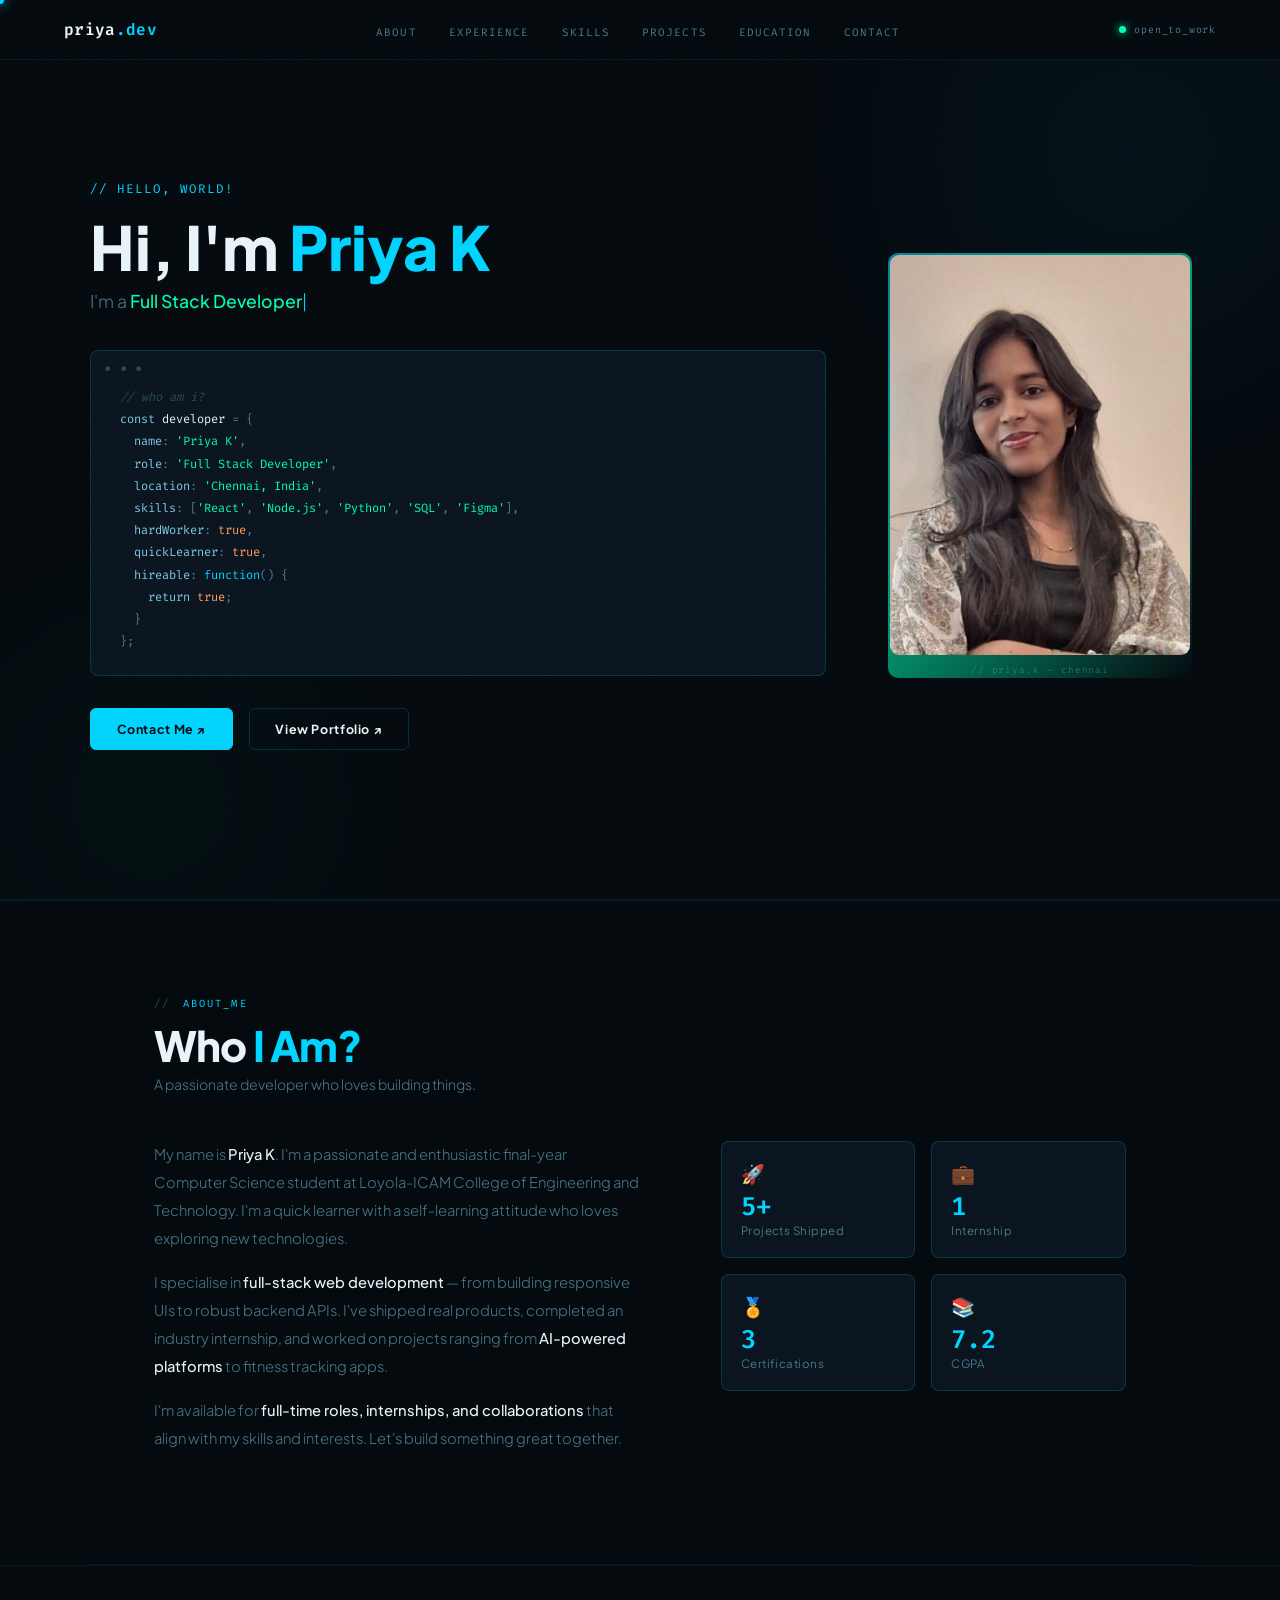
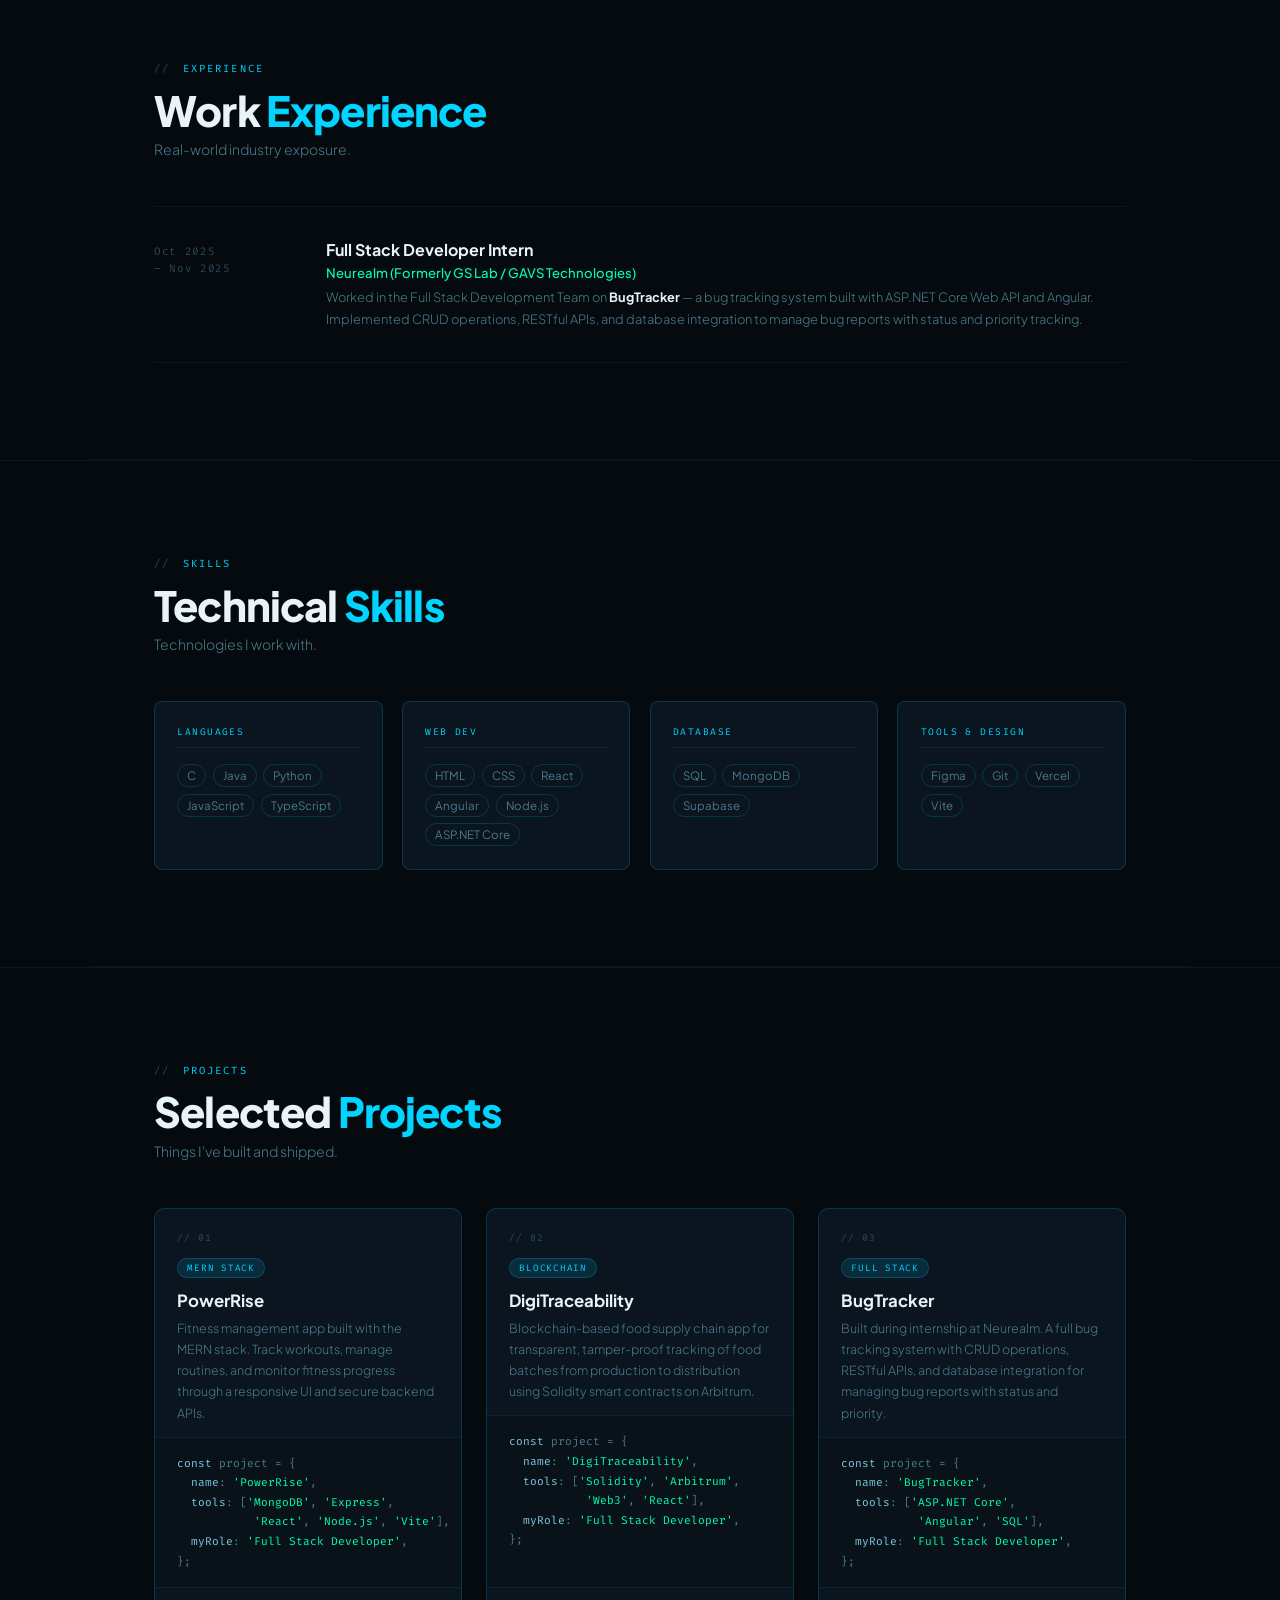
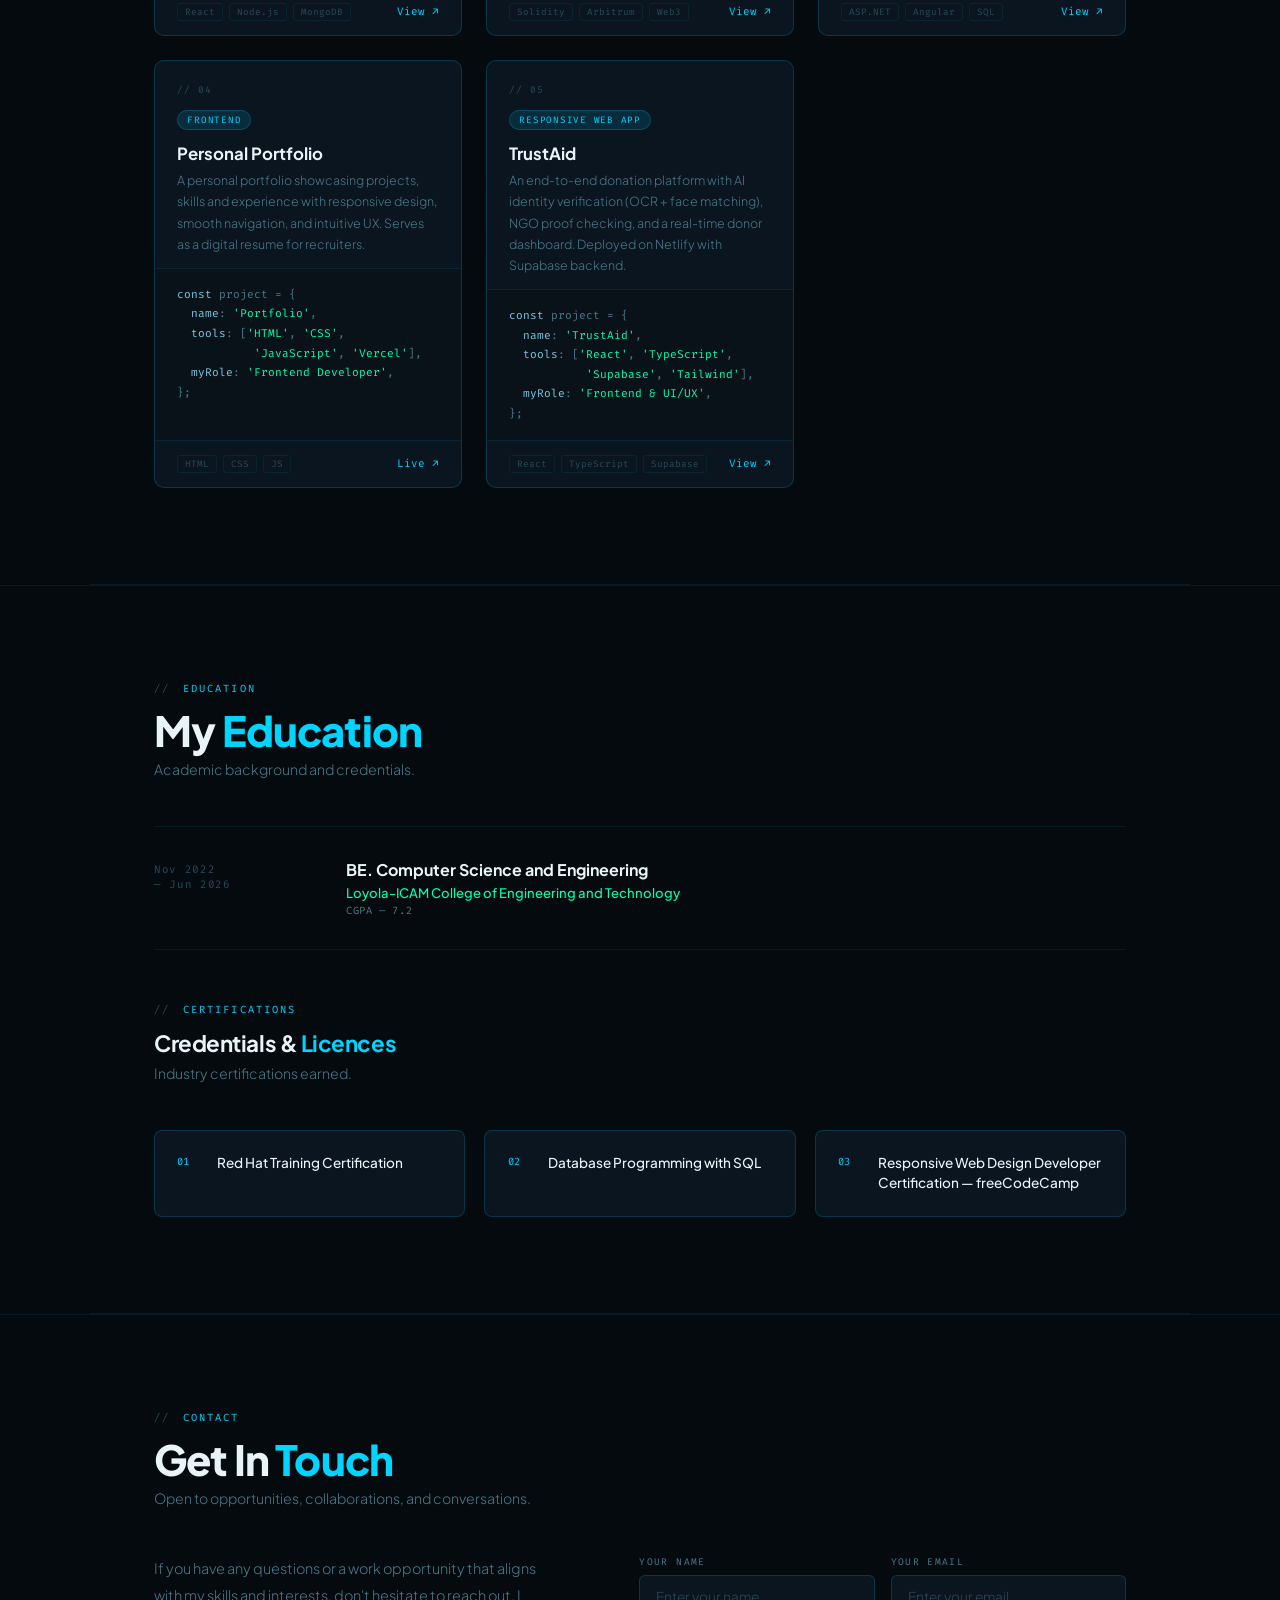
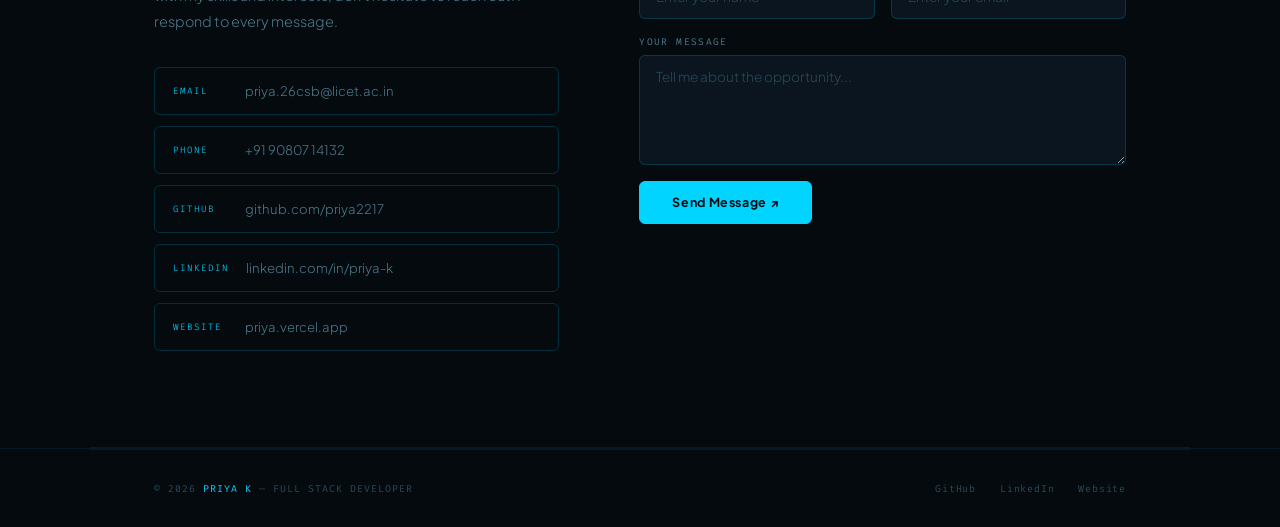
==== priya_portfolio (3).html @ 48560af4 "Add files via upload" ====
<!DOCTYPE html>
<html lang="en">
<head>
<meta charset="UTF-8"/>
<meta name="viewport" content="width=device-width, initial-scale=1.0"/>
<title>Priya K — Full Stack Developer</title>
<link href="https://fonts.googleapis.com/css2?family=Fira+Code:wght@300;400;500;600&family=Plus+Jakarta+Sans:wght@300;400;500;600;700;800&display=swap" rel="stylesheet"/>
<style>
*,*::before,*::after{box-sizing:border-box;margin:0;padding:0}
:root{
  --bg:#050A0F;
  --bg2:#091218;
  --bg3:#0D1A24;
  --card:#0A1520;
  --accent:#00D4FF;
  --accent2:#00FFB3;
  --accent-dim:rgba(0,212,255,0.12);
  --accent-glow:rgba(0,212,255,0.25);
  --white:#E8F4F8;
  --muted:#4A7A8A;
  --muted2:#2A4A58;
  --line:rgba(0,212,255,0.08);
  --line2:rgba(0,212,255,0.18);
  --border:rgba(0,212,255,0.15);
}
html{scroll-behavior:smooth}
body{font-family:'Plus Jakarta Sans',sans-serif;background:var(--bg);color:var(--white);overflow-x:hidden;cursor:none}

/* CURSOR */
#cur{position:fixed;width:8px;height:8px;background:var(--accent);border-radius:50%;pointer-events:none;z-index:9999;transform:translate(-50%,-50%);box-shadow:0 0 12px var(--accent)}
#cur-ring{position:fixed;width:32px;height:32px;border:1px solid rgba(0,212,255,0.4);border-radius:50%;pointer-events:none;z-index:9998;transform:translate(-50%,-50%);transition:width .3s,height .3s,border-color .2s}
body.hov #cur{width:14px;height:14px;opacity:.7}
body.hov #cur-ring{width:50px;height:50px;border-color:var(--accent)}

/* SCROLLBAR */
::-webkit-scrollbar{width:4px}
::-webkit-scrollbar-track{background:var(--bg)}
::-webkit-scrollbar-thumb{background:var(--accent);border-radius:2px}
@keyframes blink-cur{0%,100%{opacity:1}50%{opacity:0}}

/* NOISE */
body::after{content:'';position:fixed;inset:0;z-index:999;pointer-events:none;opacity:.018;
  background-image:url("data:image/svg+xml,%3Csvg viewBox='0 0 256 256' xmlns='http://www.w3.org/2000/svg'%3E%3Cfilter id='n'%3E%3CfeTurbulence type='fractalNoise' baseFrequency='0.9' numOctaves='4' stitchTiles='stitch'/%3E%3C/filter%3E%3Crect width='100%25' height='100%25' filter='url(%23n)'/%3E%3C/svg%3E");
  background-size:180px}

/* NAV */
nav{position:fixed;top:0;left:0;right:0;z-index:500;display:flex;align-items:center;justify-content:space-between;padding:1.2rem 4rem;border-bottom:1px solid var(--line);background:rgba(5,10,15,0.92);backdrop-filter:blur(24px)}
.nav-logo{font-family:'Fira Code',monospace;font-size:1rem;color:var(--accent);font-weight:600;letter-spacing:0.02em}
.nav-logo span{color:var(--white)}
.nav-links{display:flex;gap:2rem;list-style:none}
.nav-links a{font-family:'Fira Code',monospace;font-size:0.68rem;letter-spacing:0.1em;text-transform:uppercase;color:var(--muted);text-decoration:none;transition:color .2s;position:relative}
.nav-links a::after{content:'';position:absolute;bottom:-4px;left:0;width:0;height:1px;background:var(--accent);transition:width .25s}
.nav-links a:hover{color:var(--accent)}
.nav-links a:hover::after{width:100%}
.nav-dot{display:flex;align-items:center;gap:.5rem;font-family:'Fira Code',monospace;font-size:.62rem;color:var(--muted);letter-spacing:.08em}
.nav-dot::before{content:'';width:7px;height:7px;border-radius:50%;background:var(--accent2);box-shadow:0 0 8px var(--accent2);animation:pulse 2s infinite}
@keyframes pulse{0%,100%{opacity:1;transform:scale(1)}50%{opacity:.4;transform:scale(.8)}}

/* HERO */
#hero{min-height:100vh;display:flex;flex-direction:column;justify-content:center;padding:6rem 4rem 4rem;position:relative;overflow:hidden;border-bottom:1px solid var(--line)}
.blob{position:absolute;border-radius:50%;filter:blur(80px);pointer-events:none;opacity:.35}
.blob1{width:500px;height:500px;background:radial-gradient(circle,rgba(0,212,255,0.15),transparent);top:-100px;right:-100px}
.blob2{width:400px;height:400px;background:radial-gradient(circle,rgba(0,255,179,0.1),transparent);bottom:-100px;left:-50px}
.hero-inner{display:grid;grid-template-columns:1fr 300px;gap:4rem;align-items:center;max-width:1100px;margin:0 auto;width:100%}
.hero-greeting{font-family:'Fira Code',monospace;font-size:.78rem;color:var(--accent);letter-spacing:.16em;text-transform:uppercase;margin-bottom:1rem;opacity:0;animation:fadeUp .6s .1s forwards}
.hero-title{font-size:clamp(2.2rem,5vw,3.8rem);font-weight:800;line-height:1.1;color:var(--white);margin-bottom:.6rem;opacity:0;animation:fadeUp .7s .25s forwards}
.hero-title span{color:var(--accent)}
.hero-sub{font-size:1.1rem;font-weight:300;color:var(--muted);margin-bottom:2rem;opacity:0;animation:fadeUp .7s .4s forwards;min-height:1.6em}
.hero-sub b{color:var(--accent2);font-weight:500}
.hero-code{background:var(--card);border:1px solid var(--line2);border-radius:8px;padding:1.4rem 1.8rem;font-family:'Fira Code',monospace;font-size:.75rem;line-height:1.85;color:var(--muted);margin-bottom:2rem;opacity:0;animation:fadeUp .7s .55s forwards;position:relative;overflow:hidden}
.hero-code::before{content:'● ● ●';position:absolute;top:.6rem;left:.9rem;font-size:.55rem;color:var(--muted2);letter-spacing:.3em}
.hero-code .code-top{margin-top:.8rem}
.c-key{color:#7EC8E3}.c-str{color:var(--accent2)}.c-bool{color:#FF9D5C}.c-fn{color:var(--accent)}.c-num{color:#C792EA}.c-cmt{color:var(--muted2);font-style:italic}
.hero-btns{display:flex;gap:1rem;flex-wrap:wrap;opacity:0;animation:fadeUp .7s .7s forwards}
.btn{display:inline-flex;align-items:center;gap:.5rem;padding:.75rem 1.6rem;font-family:'Plus Jakarta Sans',sans-serif;font-size:.78rem;font-weight:700;letter-spacing:.05em;text-decoration:none;border-radius:6px;transition:all .22s;cursor:none;border:1px solid transparent}
.btn-primary{background:var(--accent);color:var(--bg);border-color:var(--accent)}
.btn-primary:hover{background:transparent;color:var(--accent);box-shadow:0 0 24px var(--accent-glow)}
.btn-outline{background:transparent;color:var(--white);border-color:var(--line2)}
.btn-outline:hover{border-color:var(--accent);color:var(--accent)}
.hero-img-wrap{opacity:0;animation:fadeUp .8s .5s forwards;position:relative}
.hero-img-wrap::before{content:'';position:absolute;inset:-2px;border-radius:10px;background:linear-gradient(135deg,var(--accent),var(--accent2),transparent);z-index:0;opacity:.6}
.hero-img{width:100%;aspect-ratio:3/4;object-fit:cover;object-position:top;border-radius:9px;display:block;position:relative;z-index:1;filter:contrast(1.05)}
.hero-img-label{font-family:'Fira Code',monospace;font-size:.58rem;color:var(--muted2);text-align:center;margin-top:.6rem;letter-spacing:.1em}
@keyframes fadeUp{from{opacity:0;transform:translateY(24px)}to{opacity:1;transform:translateY(0)}}

/* SECTIONS */
.section{padding:6rem 4rem;border-bottom:1px solid var(--line);max-width:1100px;margin:0 auto;width:100%}
.section-wrap{border-bottom:1px solid var(--line)}
.section-wrap:last-child{border-bottom:none}
.sec-tag{font-family:'Fira Code',monospace;font-size:.65rem;letter-spacing:.2em;text-transform:uppercase;color:var(--accent);margin-bottom:.8rem;display:flex;align-items:center;gap:.8rem}
.sec-tag::before{content:'//';color:var(--muted2)}
.sec-title{font-size:clamp(1.8rem,3.5vw,2.6rem);font-weight:800;color:var(--white);letter-spacing:-.02em;line-height:1.1;margin-bottom:.4rem}
.sec-title span{color:var(--accent)}
.sec-sub{font-size:.88rem;color:var(--muted);margin-bottom:3rem;font-weight:300}

/* ABOUT */
.about-grid{display:grid;grid-template-columns:1.2fr 1fr;gap:5rem;align-items:start}
.about-p{font-size:.92rem;font-weight:300;color:var(--muted);line-height:1.9;margin-bottom:1rem}
.about-p strong{color:var(--white);font-weight:500}
.about-cards{display:grid;grid-template-columns:1fr 1fr;gap:1rem}
.a-card{background:var(--card);border:1px solid var(--line2);border-radius:8px;padding:1.2rem;transition:border-color .2s,background .2s}
.a-card:hover{border-color:var(--accent);background:rgba(0,212,255,0.04)}
.a-card-icon{font-size:1.2rem;margin-bottom:.5rem}
.a-card-num{font-family:'Fira Code',monospace;font-size:1.6rem;font-weight:600;color:var(--accent);line-height:1}
.a-card-label{font-size:.72rem;color:var(--muted);margin-top:.2rem;letter-spacing:.04em}

/* EXPERIENCE */
.exp-list{display:flex;flex-direction:column;gap:0}
.exp-row{display:grid;grid-template-columns:140px 1fr;gap:2rem;padding:2rem 0;border-bottom:1px solid var(--line);transition:padding .2s}
.exp-row:first-child{border-top:1px solid var(--line)}
.exp-row:hover{padding-left:.6rem}
.exp-date{font-family:'Fira Code',monospace;font-size:.68rem;color:var(--muted2);letter-spacing:.06em;padding-top:.2rem;line-height:1.6}
.exp-role{font-size:1rem;font-weight:700;color:var(--white);margin-bottom:.2rem;transition:color .2s}
.exp-row:hover .exp-role{color:var(--accent)}
.exp-company{font-size:.82rem;color:var(--accent2);margin-bottom:.4rem;font-weight:500}
.exp-desc{font-size:.8rem;color:var(--muted);line-height:1.7;font-weight:300}

/* SKILLS */
.skills-outer{display:grid;grid-template-columns:repeat(4,1fr);gap:1.2rem}
.skill-box{background:var(--card);border:1px solid var(--line2);border-radius:8px;padding:1.4rem;transition:all .2s}
.skill-box:hover{border-color:var(--accent);transform:translateY(-3px);box-shadow:0 8px 32px var(--accent-dim)}
.skill-box-label{font-family:'Fira Code',monospace;font-size:.6rem;letter-spacing:.15em;text-transform:uppercase;color:var(--accent);margin-bottom:1rem;padding-bottom:.6rem;border-bottom:1px solid var(--line)}
.skill-pills{display:flex;flex-wrap:wrap;gap:.4rem}
.skill-pill{font-size:.72rem;color:var(--muted);padding:3px 9px;border:1px solid var(--line2);border-radius:20px;transition:all .18s}
.skill-box:hover .skill-pill{color:var(--white);border-color:rgba(0,212,255,.3)}

/* PROJECTS */
.proj-grid{display:grid;grid-template-columns:repeat(auto-fit,minmax(300px,1fr));gap:1.5rem}
.proj-card{background:var(--card);border:1px solid var(--line2);border-radius:10px;overflow:hidden;transition:all .25s;display:flex;flex-direction:column}
.proj-card:hover{border-color:var(--accent);transform:translateY(-4px);box-shadow:0 16px 48px var(--accent-dim)}
.proj-card-top{padding:1.4rem 1.4rem .8rem;border-bottom:1px solid var(--line)}
.proj-num{font-family:'Fira Code',monospace;font-size:.6rem;color:var(--muted2);letter-spacing:.1em;margin-bottom:.6rem}
.proj-card:hover .proj-num{color:var(--accent)}
.proj-title{font-size:1.05rem;font-weight:700;color:var(--white);margin-bottom:.4rem;transition:color .2s}
.proj-card:hover .proj-title{color:var(--accent)}
.proj-badge{display:inline-block;font-family:'Fira Code',monospace;font-size:.58rem;letter-spacing:.08em;text-transform:uppercase;padding:3px 9px;border-radius:20px;background:var(--accent-dim);color:var(--accent);border:1px solid rgba(0,212,255,.2);margin-bottom:.8rem}
.proj-desc{font-size:.78rem;color:var(--muted);line-height:1.7;font-weight:300}
.proj-code{background:var(--bg2);margin:0;padding:1rem 1.4rem;font-family:'Fira Code',monospace;font-size:.7rem;line-height:1.75;color:var(--muted);flex:1}
.proj-footer{padding:.9rem 1.4rem;display:flex;align-items:center;justify-content:space-between;border-top:1px solid var(--line)}
.proj-stack{display:flex;flex-wrap:wrap;gap:.35rem}
.proj-chip{font-family:'Fira Code',monospace;font-size:.58rem;color:var(--muted2);padding:2px 7px;border:1px solid var(--line);border-radius:3px}
.proj-link{font-family:'Fira Code',monospace;font-size:.68rem;color:var(--accent);text-decoration:none;transition:all .18s}
.proj-link:hover{color:var(--accent2);letter-spacing:.05em}

/* EDUCATION */
.edu-list{display:flex;flex-direction:column}
.edu-row{display:grid;grid-template-columns:160px 1fr;gap:2rem;padding:2rem 0;border-bottom:1px solid var(--line);transition:padding .2s}
.edu-row:first-child{border-top:1px solid var(--line)}
.edu-row:hover{padding-left:.6rem}
.edu-period{font-family:'Fira Code',monospace;font-size:.68rem;color:var(--muted2);letter-spacing:.06em;padding-top:.2rem}
.edu-deg{font-size:1rem;font-weight:700;color:var(--white);margin-bottom:.25rem;transition:color .2s}
.edu-row:hover .edu-deg{color:var(--accent)}
.edu-school{font-size:.82rem;color:var(--accent2);font-weight:500;margin-bottom:.2rem}
.edu-detail{font-family:'Fira Code',monospace;font-size:.65rem;color:var(--muted);letter-spacing:.06em}

/* CERTS */
.cert-grid{display:grid;grid-template-columns:repeat(3,1fr);gap:1.2rem}
.cert-card{background:var(--card);border:1px solid var(--line2);border-radius:8px;padding:1.4rem;display:flex;gap:1rem;align-items:flex-start;transition:all .2s}
.cert-card:hover{border-color:var(--accent);background:rgba(0,212,255,.03)}
.cert-num{font-family:'Fira Code',monospace;font-size:.65rem;color:var(--accent);min-width:1.5rem;padding-top:.1rem}
.cert-name{font-size:.85rem;color:var(--white);font-weight:500;line-height:1.5}

/* CONTACT */
.contact-grid{display:grid;grid-template-columns:1fr 1.2fr;gap:5rem;align-items:start}
.contact-desc{font-size:.9rem;color:var(--muted);line-height:1.85;font-weight:300;margin-bottom:2rem}
.contact-items{display:flex;flex-direction:column;gap:.7rem}
.c-item{display:flex;align-items:center;gap:1rem;padding:.9rem 1.1rem;border:1px solid var(--line2);border-radius:6px;text-decoration:none;color:var(--muted);font-size:.82rem;font-weight:300;transition:all .22s}
.c-item:hover{border-color:var(--accent);color:var(--white);background:var(--accent-dim)}
.c-label{font-family:'Fira Code',monospace;font-size:.58rem;letter-spacing:.12em;text-transform:uppercase;color:var(--accent);min-width:3.5rem}
.form{display:flex;flex-direction:column;gap:1rem}
.form-row{display:grid;grid-template-columns:1fr 1fr;gap:1rem}
.fg{display:flex;flex-direction:column;gap:.4rem}
.fl{font-family:'Fira Code',monospace;font-size:.6rem;letter-spacing:.14em;text-transform:uppercase;color:var(--muted)}
.fi,.ft{background:var(--card);border:1px solid var(--line2);border-radius:6px;padding:.8rem 1rem;font-family:'Plus Jakarta Sans',sans-serif;font-size:.85rem;font-weight:300;color:var(--white);outline:none;transition:border-color .2s;width:100%}
.fi:focus,.ft:focus{border-color:var(--accent);box-shadow:0 0 0 3px var(--accent-dim)}
.fi::placeholder,.ft::placeholder{color:var(--muted2)}
.ft{min-height:110px;resize:vertical}
.fsub{align-self:flex-start;background:var(--accent);color:var(--bg);border:1px solid var(--accent);border-radius:6px;padding:.8rem 2rem;font-family:'Plus Jakarta Sans',sans-serif;font-size:.78rem;font-weight:700;letter-spacing:.05em;cursor:none;transition:all .22s}
.fsub:hover{background:transparent;color:var(--accent);box-shadow:0 0 20px var(--accent-glow)}

/* FOOTER */
footer{padding:2rem 4rem;display:flex;align-items:center;justify-content:space-between;max-width:1100px;margin:0 auto;border-top:1px solid var(--line)}
.fc{font-family:'Fira Code',monospace;font-size:.62rem;letter-spacing:.1em;text-transform:uppercase;color:var(--muted2)}
.fc span{color:var(--accent)}
.footer-links{display:flex;gap:1.5rem}
.footer-links a{font-family:'Fira Code',monospace;font-size:.62rem;color:var(--muted2);text-decoration:none;letter-spacing:.08em;transition:color .2s}
.footer-links a:hover{color:var(--accent)}

/* REVEAL */
.reveal{opacity:0;transform:translateY(28px);transition:opacity .7s ease,transform .7s ease}
.reveal.visible{opacity:1;transform:translateY(0)}
.rd1{transition-delay:.1s}.rd2{transition-delay:.2s}.rd3{transition-delay:.3s}.rd4{transition-delay:.4s}

/* RESPONSIVE */
@media(max-width:960px){
  nav{padding:1rem 1.5rem}
  .nav-dot{display:none}
  .hero-inner,.about-grid,.contact-grid{grid-template-columns:1fr}
  #hero{padding:7rem 1.5rem 4rem}
  .hero-img-wrap{display:none}
  .section{padding:4rem 1.5rem}
  .skills-outer{grid-template-columns:repeat(2,1fr)}
  .cert-grid{grid-template-columns:1fr}
  .form-row{grid-template-columns:1fr}
  footer{padding:1.5rem;flex-direction:column;gap:1rem;text-align:center}
  .blob{opacity:.2}
}
@media(max-width:520px){
  .skills-outer,.proj-grid{grid-template-columns:1fr}
  .nav-links{gap:1rem}
  .about-cards{grid-template-columns:1fr 1fr}
}
</style>
</head>
<body>
<div id="cur"></div>
<div id="cur-ring"></div>

<!-- NAV -->
<nav>
  <div class="nav-logo"><span>priya</span>.dev</div>
  <ul class="nav-links">
    <li><a href="#about">About</a></li>
    <li><a href="#experience">Experience</a></li>
    <li><a href="#skills">Skills</a></li>
    <li><a href="#projects">Projects</a></li>
    <li><a href="#education">Education</a></li>
    <li><a href="#contact">Contact</a></li>
  </ul>
  <div class="nav-dot">open_to_work</div>
</nav>

<!-- HERO -->
<div class="section-wrap">
<div id="hero">
  <div class="blob blob1"></div>
  <div class="blob blob2"></div>
  <div class="hero-inner">
    <div>
      <div class="hero-greeting">// Hello, World!</div>
      <h1 class="hero-title">Hi, I'm <span>Priya K</span></h1>
      <p class="hero-sub">I'm a <b id="typewriter"></b><span id="type-cursor" style="color:var(--accent);animation:blink-cur .8s infinite">|</span></p>
      <div class="hero-code">
        <div class="code-top">
<span class="c-cmt">// who am i?</span>
<br><span class="c-key">const</span> <span style="color:var(--white)">developer</span> = {
<br>&nbsp;&nbsp;<span class="c-key">name</span>: <span class="c-str">'Priya K'</span>,
<br>&nbsp;&nbsp;<span class="c-key">role</span>: <span class="c-str">'Full Stack Developer'</span>,
<br>&nbsp;&nbsp;<span class="c-key">location</span>: <span class="c-str">'Chennai, India'</span>,
<br>&nbsp;&nbsp;<span class="c-key">skills</span>: [<span class="c-str">'React'</span>, <span class="c-str">'Node.js'</span>, <span class="c-str">'Python'</span>, <span class="c-str">'SQL'</span>, <span class="c-str">'Figma'</span>],
<br>&nbsp;&nbsp;<span class="c-key">hardWorker</span>: <span class="c-bool">true</span>,
<br>&nbsp;&nbsp;<span class="c-key">quickLearner</span>: <span class="c-bool">true</span>,
<br>&nbsp;&nbsp;<span class="c-key">hireable</span>: <span class="c-fn">function</span>() {
<br>&nbsp;&nbsp;&nbsp;&nbsp;<span class="c-key">return</span> <span class="c-bool">true</span>;
<br>&nbsp;&nbsp;}
<br>};
        </div>
      </div>
      <div class="hero-btns">
        <a href="#contact" class="btn btn-primary">Contact Me ↗</a>
        <a href="https://priya.vercel.app" target="_blank" class="btn btn-outline">View Portfolio ↗</a>
      </div>
    </div>
    <div class="hero-img-wrap">
      <img class="hero-img" src="[data-uri]" alt="Priya K"/>
      <div class="hero-img-label">// priya.k — chennai</div>
    </div>
  </div>
</div>
</div>

<!-- ABOUT -->
<div class="section-wrap">
<div class="section" id="about">
  <div class="sec-tag">about_me</div>
  <h2 class="sec-title">Who <span>I Am?</span></h2>
  <p class="sec-sub">A passionate developer who loves building things.</p>
  <div class="about-grid">
    <div class="reveal">
      <p class="about-p">My name is <strong>Priya K</strong>. I'm a passionate and enthusiastic final-year Computer Science student at Loyola-ICAM College of Engineering and Technology. I'm a quick learner with a self-learning attitude who loves exploring new technologies.</p>
      <p class="about-p">I specialise in <strong>full-stack web development</strong> — from building responsive UIs to robust backend APIs. I've shipped real products, completed an industry internship, and worked on projects ranging from <strong>AI-powered platforms</strong> to fitness tracking apps.</p>
      <p class="about-p">I'm available for <strong>full-time roles, internships, and collaborations</strong> that align with my skills and interests. Let's build something great together.</p>
    </div>
    <div class="about-cards reveal rd1">
      <div class="a-card"><div class="a-card-icon">🚀</div><div class="a-card-num">5+</div><div class="a-card-label">Projects Shipped</div></div>
      <div class="a-card"><div class="a-card-icon">💼</div><div class="a-card-num">1</div><div class="a-card-label">Internship</div></div>
      <div class="a-card"><div class="a-card-icon">🏅</div><div class="a-card-num">3</div><div class="a-card-label">Certifications</div></div>
      <div class="a-card"><div class="a-card-icon">📚</div><div class="a-card-num">7.2</div><div class="a-card-label">CGPA</div></div>
    </div>
  </div>
</div>
</div>

<!-- EXPERIENCE -->
<div class="section-wrap">
<div class="section" id="experience">
  <div class="sec-tag">experience</div>
  <h2 class="sec-title">Work <span>Experience</span></h2>
  <p class="sec-sub">Real-world industry exposure.</p>
  <div class="exp-list">
    <div class="exp-row reveal">
      <div class="exp-date">Oct 2025<br>— Nov 2025</div>
      <div>
        <div class="exp-role">Full Stack Developer Intern</div>
        <div class="exp-company">Neurealm (Formerly GS Lab / GAVS Technologies)</div>
        <div class="exp-desc">Worked in the Full Stack Development Team on <strong style="color:var(--white)">BugTracker</strong> — a bug tracking system built with ASP.NET Core Web API and Angular. Implemented CRUD operations, RESTful APIs, and database integration to manage bug reports with status and priority tracking.</div>
      </div>
    </div>
  </div>
</div>
</div>

<!-- SKILLS -->
<div class="section-wrap">
<div class="section" id="skills">
  <div class="sec-tag">skills</div>
  <h2 class="sec-title">Technical <span>Skills</span></h2>
  <p class="sec-sub">Technologies I work with.</p>
  <div class="skills-outer reveal">
    <div class="skill-box">
      <div class="skill-box-label">Languages</div>
      <div class="skill-pills">
        <span class="skill-pill">C</span><span class="skill-pill">Java</span><span class="skill-pill">Python</span><span class="skill-pill">JavaScript</span><span class="skill-pill">TypeScript</span>
      </div>
    </div>
    <div class="skill-box">
      <div class="skill-box-label">Web Dev</div>
      <div class="skill-pills">
        <span class="skill-pill">HTML</span><span class="skill-pill">CSS</span><span class="skill-pill">React</span><span class="skill-pill">Angular</span><span class="skill-pill">Node.js</span><span class="skill-pill">ASP.NET Core</span>
      </div>
    </div>
    <div class="skill-box">
      <div class="skill-box-label">Database</div>
      <div class="skill-pills">
        <span class="skill-pill">SQL</span><span class="skill-pill">MongoDB</span><span class="skill-pill">Supabase</span>
      </div>
    </div>
    <div class="skill-box">
      <div class="skill-box-label">Tools & Design</div>
      <div class="skill-pills">
        <span class="skill-pill">Figma</span><span class="skill-pill">Git</span><span class="skill-pill">Vercel</span><span class="skill-pill">Vite</span>
      </div>
    </div>
  </div>
</div>
</div>

<!-- PROJECTS -->
<div class="section-wrap">
<div class="section" id="projects">
  <div class="sec-tag">projects</div>
  <h2 class="sec-title">Selected <span>Projects</span></h2>
  <p class="sec-sub">Things I've built and shipped.</p>
  <div class="proj-grid">

    <div class="proj-card reveal">
      <div class="proj-card-top">
        <div class="proj-num">// 01</div>
        <div class="proj-badge">MERN Stack</div>
        <div class="proj-title">PowerRise</div>
        <div class="proj-desc">Fitness management app built with the MERN stack. Track workouts, manage routines, and monitor fitness progress through a responsive UI and secure backend APIs.</div>
      </div>
      <pre class="proj-code"><span class="c-key">const</span> project = {
  <span class="c-key">name</span>: <span class="c-str">'PowerRise'</span>,
  <span class="c-key">tools</span>: [<span class="c-str">'MongoDB'</span>, <span class="c-str">'Express'</span>,
           <span class="c-str">'React'</span>, <span class="c-str">'Node.js'</span>, <span class="c-str">'Vite'</span>],
  <span class="c-key">myRole</span>: <span class="c-str">'Full Stack Developer'</span>,
};</pre>
      <div class="proj-footer">
        <div class="proj-stack"><span class="proj-chip">React</span><span class="proj-chip">Node.js</span><span class="proj-chip">MongoDB</span></div>
        <a href="https://github.com/priya2217" target="_blank" class="proj-link">View ↗</a>
      </div>
    </div>

    <div class="proj-card reveal rd1">
      <div class="proj-card-top">
        <div class="proj-num">// 02</div>
        <div class="proj-badge">Blockchain</div>
        <div class="proj-title">DigiTraceability</div>
        <div class="proj-desc">Blockchain-based food supply chain app for transparent, tamper-proof tracking of food batches from production to distribution using Solidity smart contracts on Arbitrum.</div>
      </div>
      <pre class="proj-code"><span class="c-key">const</span> project = {
  <span class="c-key">name</span>: <span class="c-str">'DigiTraceability'</span>,
  <span class="c-key">tools</span>: [<span class="c-str">'Solidity'</span>, <span class="c-str">'Arbitrum'</span>,
           <span class="c-str">'Web3'</span>, <span class="c-str">'React'</span>],
  <span class="c-key">myRole</span>: <span class="c-str">'Full Stack Developer'</span>,
};</pre>
      <div class="proj-footer">
        <div class="proj-stack"><span class="proj-chip">Solidity</span><span class="proj-chip">Arbitrum</span><span class="proj-chip">Web3</span></div>
        <a href="https://github.com/priya2217" target="_blank" class="proj-link">View ↗</a>
      </div>
    </div>

    <div class="proj-card reveal rd2">
      <div class="proj-card-top">
        <div class="proj-num">// 03</div>
        <div class="proj-badge">Full Stack</div>
        <div class="proj-title">BugTracker</div>
        <div class="proj-desc">Built during internship at Neurealm. A full bug tracking system with CRUD operations, RESTful APIs, and database integration for managing bug reports with status and priority.</div>
      </div>
      <pre class="proj-code"><span class="c-key">const</span> project = {
  <span class="c-key">name</span>: <span class="c-str">'BugTracker'</span>,
  <span class="c-key">tools</span>: [<span class="c-str">'ASP.NET Core'</span>,
           <span class="c-str">'Angular'</span>, <span class="c-str">'SQL'</span>],
  <span class="c-key">myRole</span>: <span class="c-str">'Full Stack Developer'</span>,
};</pre>
      <div class="proj-footer">
        <div class="proj-stack"><span class="proj-chip">ASP.NET</span><span class="proj-chip">Angular</span><span class="proj-chip">SQL</span></div>
        <a href="https://github.com/priya2217" target="_blank" class="proj-link">View ↗</a>
      </div>
    </div>

    <div class="proj-card reveal rd3">
      <div class="proj-card-top">
        <div class="proj-num">// 04</div>
        <div class="proj-badge">Frontend</div>
        <div class="proj-title">Personal Portfolio</div>
        <div class="proj-desc">A personal portfolio showcasing projects, skills and experience with responsive design, smooth navigation, and intuitive UX. Serves as a digital resume for recruiters.</div>
      </div>
      <pre class="proj-code"><span class="c-key">const</span> project = {
  <span class="c-key">name</span>: <span class="c-str">'Portfolio'</span>,
  <span class="c-key">tools</span>: [<span class="c-str">'HTML'</span>, <span class="c-str">'CSS'</span>,
           <span class="c-str">'JavaScript'</span>, <span class="c-str">'Vercel'</span>],
  <span class="c-key">myRole</span>: <span class="c-str">'Frontend Developer'</span>,
};</pre>
      <div class="proj-footer">
        <div class="proj-stack"><span class="proj-chip">HTML</span><span class="proj-chip">CSS</span><span class="proj-chip">JS</span></div>
        <a href="https://priya.vercel.app" target="_blank" class="proj-link">Live ↗</a>
      </div>
    </div>

    <div class="proj-card reveal rd1">
      <div class="proj-card-top">
        <div class="proj-num">// 05</div>
        <div class="proj-badge">Responsive Web App</div>
        <div class="proj-title">TrustAid</div>
        <div class="proj-desc">An end-to-end donation platform with AI identity verification (OCR + face matching), NGO proof checking, and a real-time donor dashboard. Deployed on Netlify with Supabase backend.</div>
      </div>
      <pre class="proj-code"><span class="c-key">const</span> project = {
  <span class="c-key">name</span>: <span class="c-str">'TrustAid'</span>,
  <span class="c-key">tools</span>: [<span class="c-str">'React'</span>, <span class="c-str">'TypeScript'</span>,
           <span class="c-str">'Supabase'</span>, <span class="c-str">'Tailwind'</span>],
  <span class="c-key">myRole</span>: <span class="c-str">'Frontend & UI/UX'</span>,
};</pre>
      <div class="proj-footer">
        <div class="proj-stack"><span class="proj-chip">React</span><span class="proj-chip">TypeScript</span><span class="proj-chip">Supabase</span></div>
        <a href="https://github.com/priya2217/TrustAid" target="_blank" class="proj-link">View ↗</a>
      </div>
    </div>

  </div>
</div>
</div>

<!-- EDUCATION -->
<div class="section-wrap">
<div class="section" id="education">
  <div class="sec-tag">education</div>
  <h2 class="sec-title">My <span>Education</span></h2>
  <p class="sec-sub">Academic background and credentials.</p>
  <div class="edu-list reveal">
    <div class="edu-row">
      <div class="edu-period">Nov 2022<br>— Jun 2026</div>
      <div>
        <div class="edu-deg">BE. Computer Science and Engineering</div>
        <div class="edu-school">Loyola-ICAM College of Engineering and Technology</div>
        <div class="edu-detail">CGPA — 7.2</div>
      </div>
    </div>
  </div>
  <br>
  <div class="sec-tag" style="margin-top:2rem">certifications</div>
  <h3 style="font-size:1.4rem;font-weight:700;color:var(--white);margin-bottom:.4rem;letter-spacing:-.02em">Credentials & <span style="color:var(--accent)">Licences</span></h3>
  <p class="sec-sub">Industry certifications earned.</p>
  <div class="cert-grid reveal">
    <div class="cert-card"><div class="cert-num">01</div><div class="cert-name">Red Hat Training Certification</div></div>
    <div class="cert-card"><div class="cert-num">02</div><div class="cert-name">Database Programming with SQL</div></div>
    <div class="cert-card"><div class="cert-num">03</div><div class="cert-name">Responsive Web Design Developer Certification — freeCodeCamp</div></div>
  </div>
</div>
</div>

<!-- CONTACT -->
<div class="section-wrap">
<div class="section" id="contact">
  <div class="sec-tag">contact</div>
  <h2 class="sec-title">Get In <span>Touch</span></h2>
  <p class="sec-sub">Open to opportunities, collaborations, and conversations.</p>
  <div class="contact-grid">
    <div class="reveal">
      <p class="contact-desc">If you have any questions or a work opportunity that aligns with my skills and interests, don't hesitate to reach out. I respond to every message.</p>
      <div class="contact-items">
        <a href="mailto:priya.26csb@licet.ac.in" class="c-item"><span class="c-label">Email</span>priya.26csb@licet.ac.in</a>
        <a href="tel:+919080714132" class="c-item"><span class="c-label">Phone</span>+91 90807 14132</a>
        <a href="https://github.com/priya2217" target="_blank" class="c-item"><span class="c-label">GitHub</span>github.com/priya2217</a>
        <a href="https://linkedin.com/in/priya-k" target="_blank" class="c-item"><span class="c-label">LinkedIn</span>linkedin.com/in/priya-k</a>
        <a href="https://priya.vercel.app" target="_blank" class="c-item"><span class="c-label">Website</span>priya.vercel.app</a>
      </div>
    </div>
    <div class="form reveal rd1">
      <div class="form-row">
        <div class="fg"><label class="fl">Your Name</label><input type="text" class="fi" placeholder="Enter your name"/></div>
        <div class="fg"><label class="fl">Your Email</label><input type="email" class="fi" placeholder="Enter your email"/></div>
      </div>
      <div class="fg"><label class="fl">Your Message</label><textarea class="ft" placeholder="Tell me about the opportunity..."></textarea></div>
      <button class="fsub" id="send-btn">Send Message ↗</button>
    </div>
  </div>
</div>
</div>

<!-- FOOTER -->
<footer>
  <div class="fc">© 2026 <span>Priya K</span> — Full Stack Developer</div>
  <div class="footer-links">
    <a href="https://github.com/priya2217" target="_blank">GitHub</a>
    <a href="https://linkedin.com/in/priya-k" target="_blank">LinkedIn</a>
    <a href="https://priya.vercel.app" target="_blank">Website</a>
  </div>
</footer>

<script>
// Cursor
const cur = document.getElementById('cur');
const ring = document.getElementById('cur-ring');
let mx=-100,my=-100,rx=-100,ry=-100;
document.addEventListener('mousemove',e=>{
  mx=e.clientX;my=e.clientY;
  cur.style.left=mx+'px';cur.style.top=my+'px';
});
(function anim(){
  rx+=(mx-rx)*.1;ry+=(my-ry)*.1;
  ring.style.left=rx+'px';ring.style.top=ry+'px';
  requestAnimationFrame(anim);
})();
document.querySelectorAll('a,button,.proj-card,.a-card,.exp-row,.edu-row,.cert-card,.c-item').forEach(el=>{
  el.addEventListener('mouseenter',()=>document.body.classList.add('hov'));
  el.addEventListener('mouseleave',()=>document.body.classList.remove('hov'));
});

// Typewriter
const words=['Full Stack Developer','Problem Solver','UI/UX Enthusiast','Open Source Contributor'];
let wi=0,ci=0,deleting=false;
const tw=document.getElementById('typewriter');
function type(){
  const w=words[wi];
  tw.textContent=deleting?w.substring(0,ci--):w.substring(0,ci++);
  if(!deleting&&ci===w.length+1){deleting=true;setTimeout(type,1400);return}
  if(deleting&&ci===0){deleting=false;wi=(wi+1)%words.length}
  setTimeout(type,deleting?55:90);
}
type();

// Reveal
const obs=new IntersectionObserver(entries=>{
  entries.forEach(e=>{if(e.isIntersecting)e.target.classList.add('visible')});
},{threshold:.1});
document.querySelectorAll('.reveal').forEach(el=>obs.observe(el));

// Nav active
const secs=document.querySelectorAll('[id]');
const navAs=document.querySelectorAll('.nav-links a');
window.addEventListener('scroll',()=>{
  let cur2='';
  secs.forEach(s=>{if(window.scrollY>=s.offsetTop-140)cur2=s.id});
  navAs.forEach(a=>{a.style.color=a.getAttribute('href')==='#'+cur2?'var(--accent)':''});
});

// Send
document.getElementById('send-btn').addEventListener('click',function(){
  this.textContent='Message Sent ✓';
  this.style.background='transparent';
  this.style.color='var(--accent)';
  this.disabled=true;
});
</script>
</body>
</html>
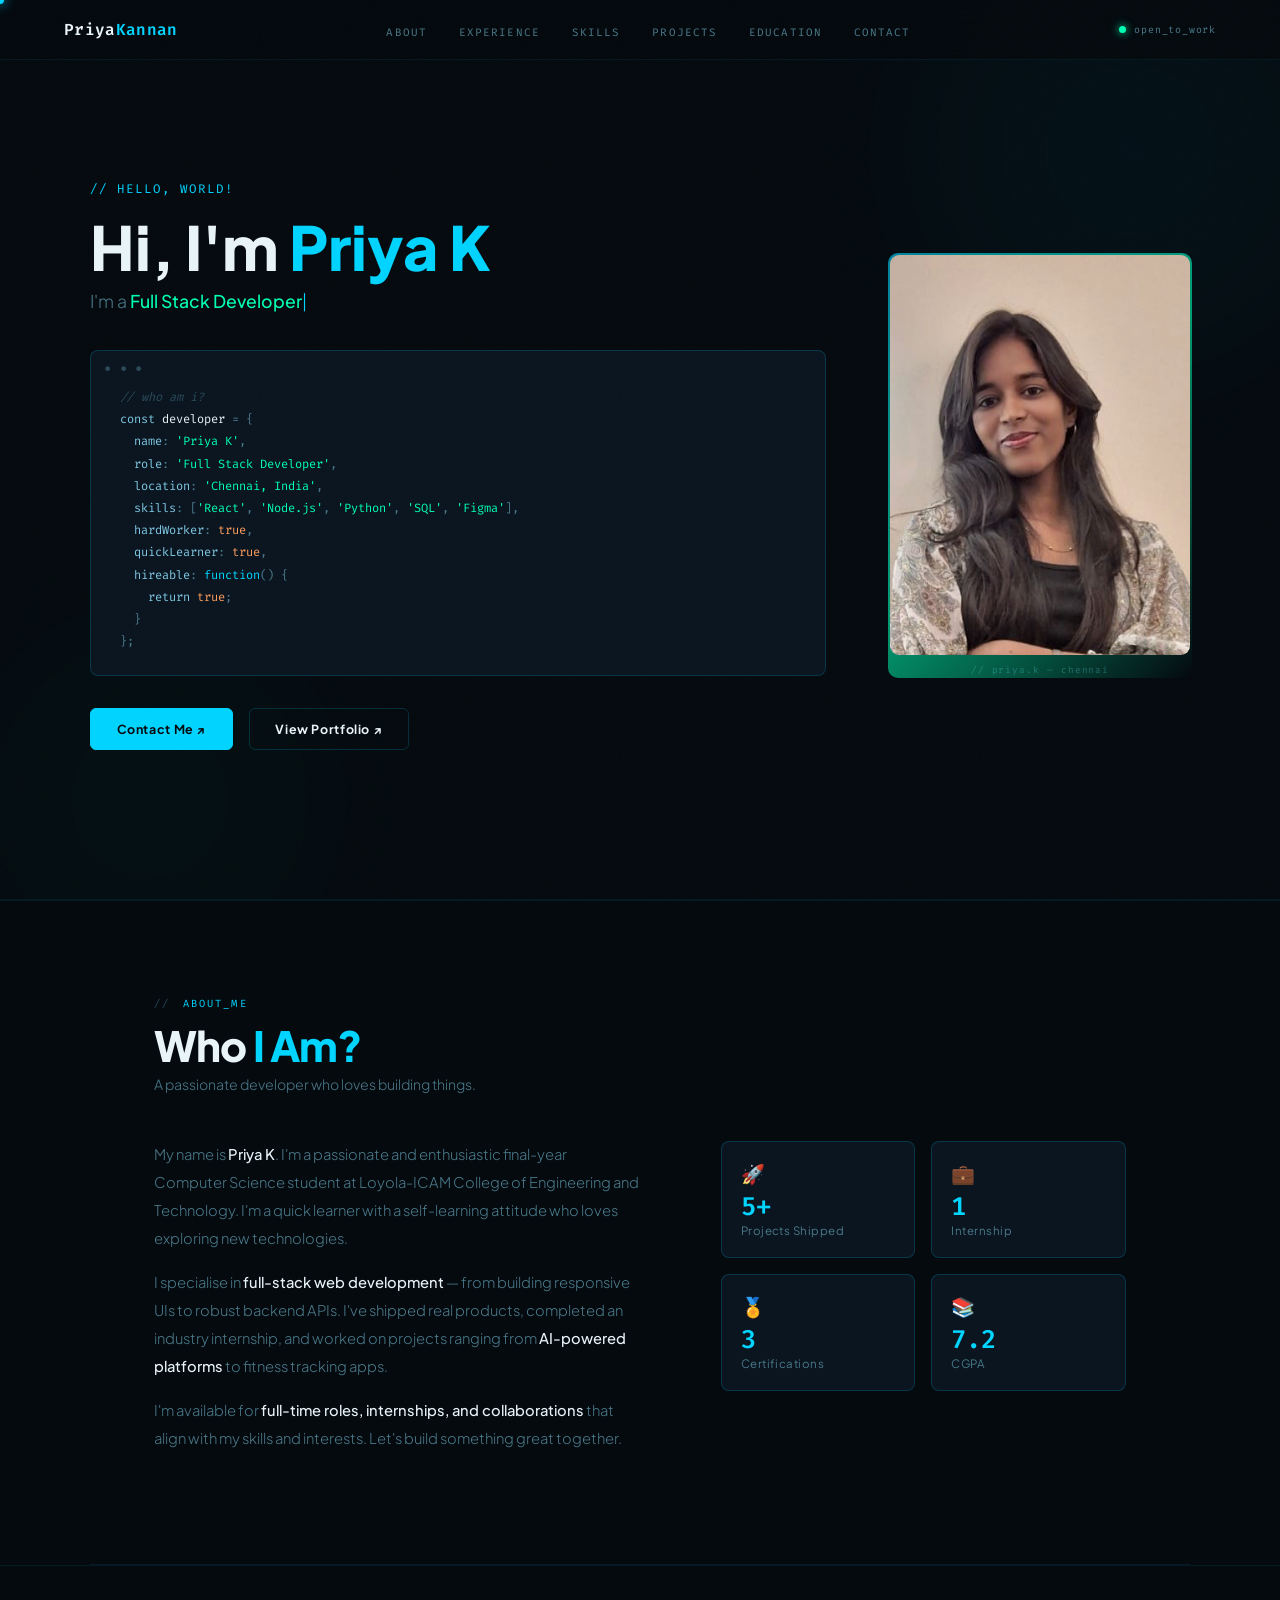
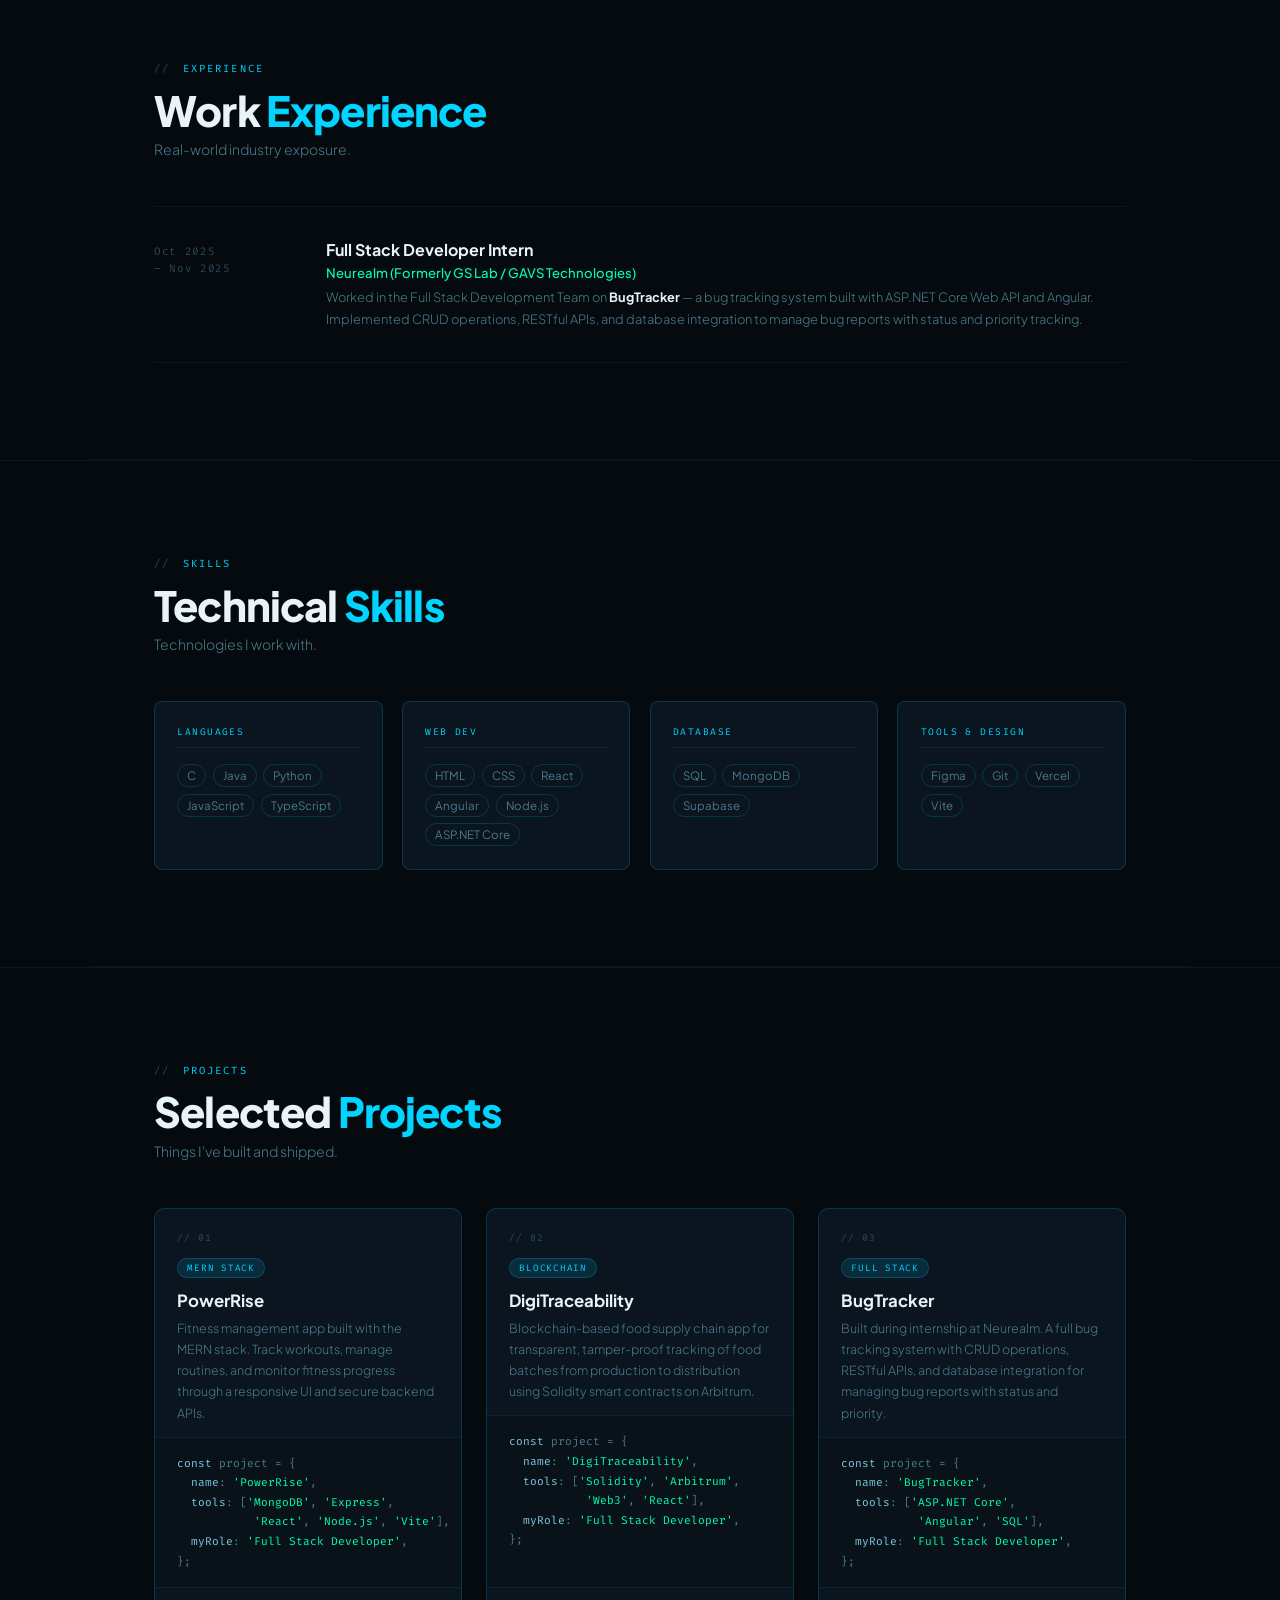
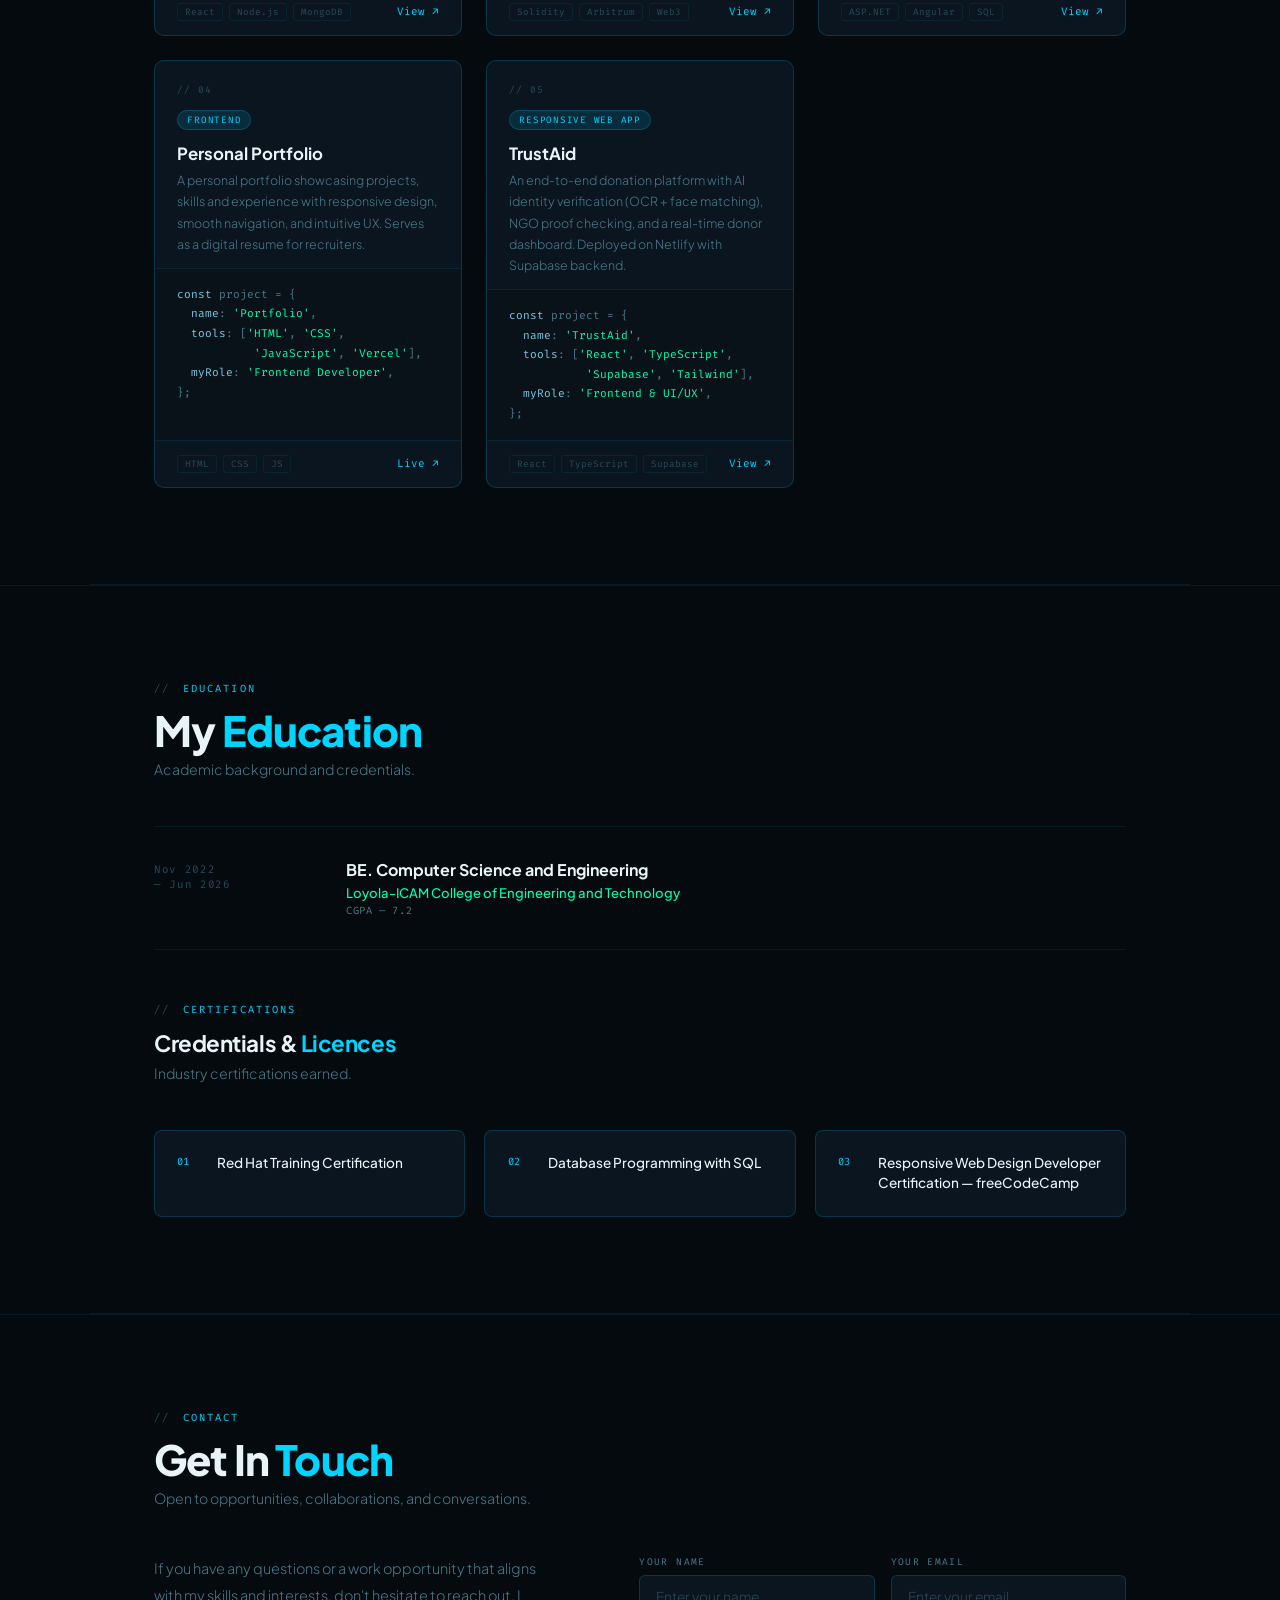
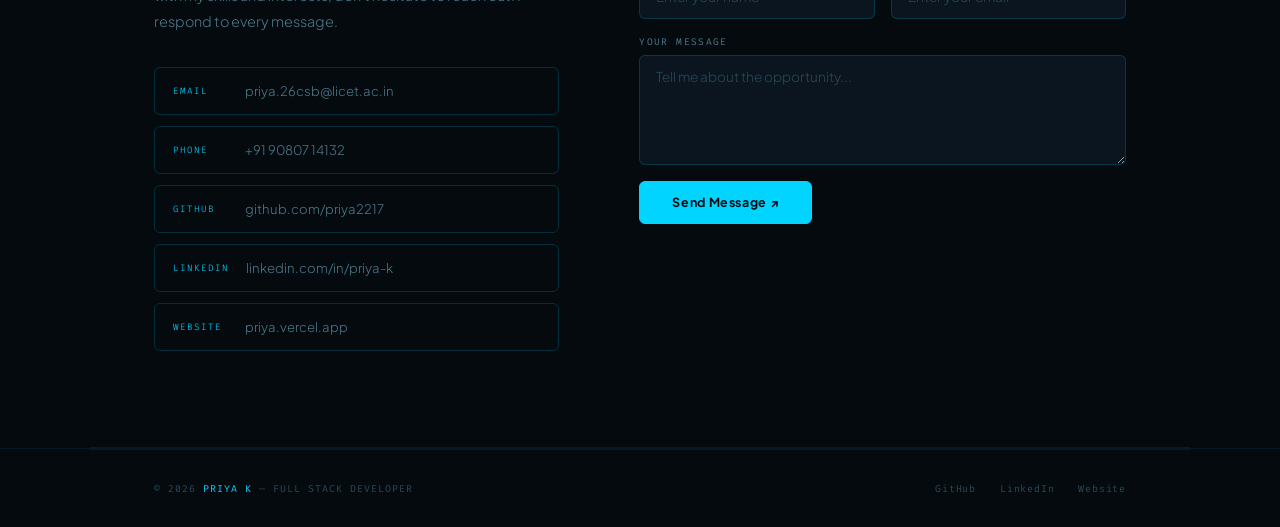
==== commit afabe6f5: "Update priya_portfolio (3).html" ====
--- a/priya_portfolio (3).html
+++ b/priya_portfolio (3).html
@@ -218,7 +218,7 @@
 
 <!-- NAV -->
 <nav>
-  <div class="nav-logo"><span>priya</span>.dev</div>
+  <div class="nav-logo"><span>Priya</span>Kannan</div>
   <ul class="nav-links">
     <li><a href="#about">About</a></li>
     <li><a href="#experience">Experience</a></li>
@@ -575,4 +575,4 @@
 });
 </script>
 </body>
-</html>+</html>
